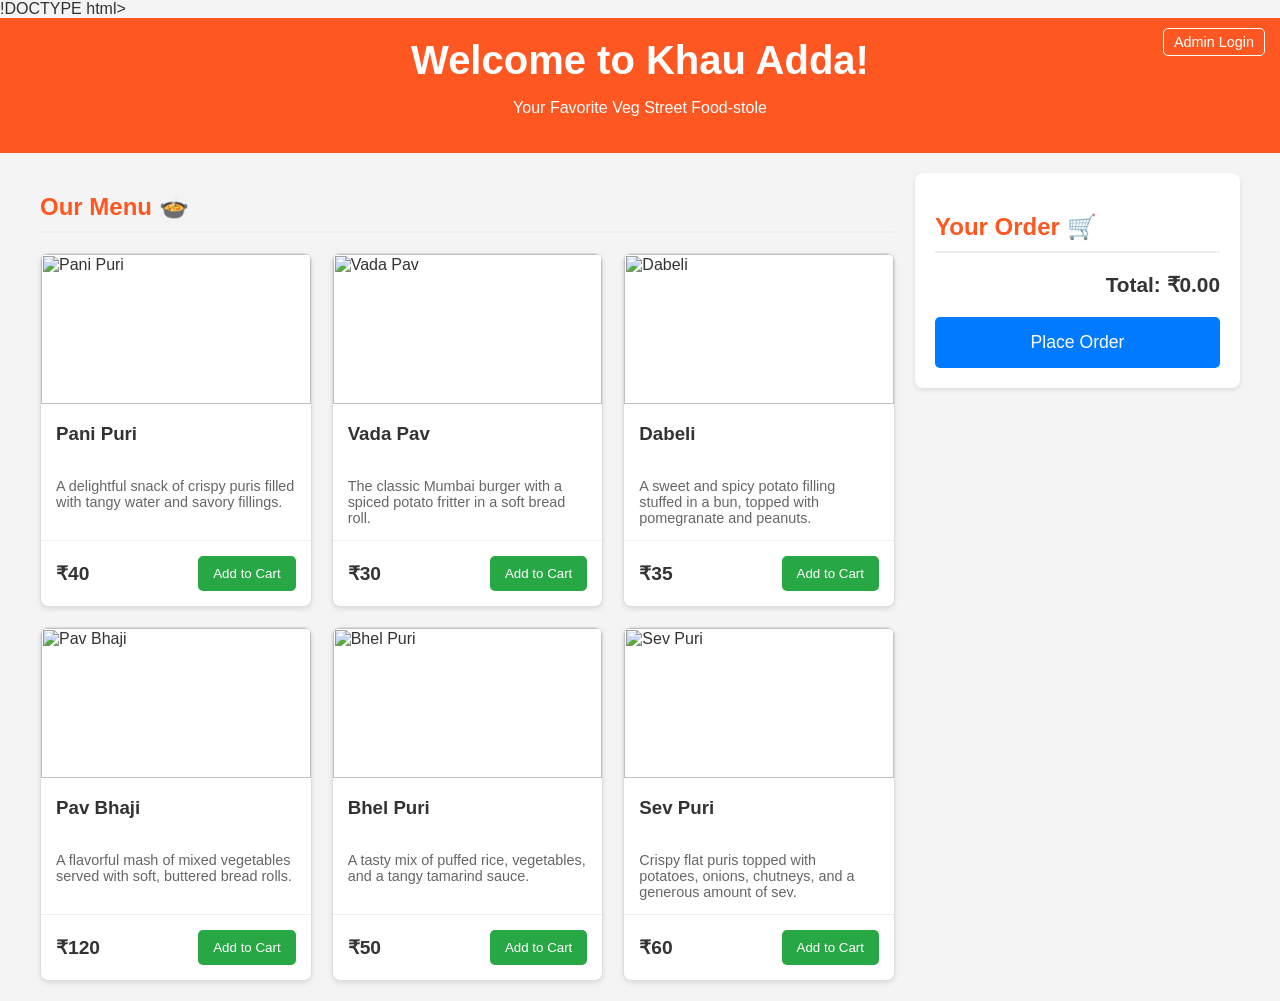
==== index.html @ 4f0af77f "Initial commit: add static site files" ====
!DOCTYPE html>
<html lang="en">
<head>
    <meta charset="UTF-8">
    <meta name="viewport" content="width=device-width, initial-scale=1.0">
    <title>Khau Adda - Order Online</title>
    <link rel="stylesheet" href="style.css">
</head>
<body>

    <header>
        <h1>Welcome to Khau Adda!</h1>
        <p>Your Favorite Veg Street Food-stole</p>
        <a href="admin.html" class="admin-link">Admin Login</a>
    </header>

    <main class="container">
        <section id="menu">
            <h2>Our Menu 🍲</h2>
            <div class="menu-items">
                <!-- Menu items remain the same -->
                 <div class="item" data-name="Pani Puri" data-price="40">
                    <img src="https://i0.wp.com/milkandcardamom.com/wp-content/uploads/2023/08/Mulberry-Sweet-Rolls-1.png?fit=800%2C1132&ssl=1" alt="Pani Puri" onerror="this.onerror=null;this.src='https://placehold.co/600x400/FF5722/FFFFFF?text=Pani+Puri';">
                    <h3>Pani Puri</h3>
                    <p>A delightful snack of crispy puris filled with tangy water and savory fillings.</p>
                    <div class="item-footer">
                        <span class="price">₹40</span>
                        <button class="add-to-cart">Add to Cart</button>
                    </div>
                </div>
                <div class="item" data-name="Vada Pav" data-price="30">
                    <img src="https://images.pexels.com/photos/17433337/pexels-photo-17433337.jpeg?cs=srgb&dl=pexels-aditya-mara-425995080-17433337.jpg&fm=jpg" alt="Vada Pav" onerror="this.onerror=null;this.src='https://placehold.co/600x400/FF5722/FFFFFF?text=Vada+Pav';">
                    <h3>Vada Pav</h3>
                    <p>The classic Mumbai burger with a spiced potato fritter in a soft bread roll.</p>
                    <div class="item-footer">
                        <span class="price">₹30</span>
                        <button class="add-to-cart">Add to Cart</button>
                    </div>
                </div>
                <div class="item" data-name="Dabeli" data-price="35">
                    <img src="https://ministryofcurry.com/wp-content/uploads/2024/05/dabeli-10.jpg" alt="Dabeli" onerror="this.onerror=null;this.src='https://placehold.co/600x400/FF5722/FFFFFF?text=Dabeli';">
                    <h3>Dabeli</h3>
                    <p>A sweet and spicy potato filling stuffed in a bun, topped with pomegranate and peanuts.</p>
                    <div class="item-footer">
                        <span class="price">₹35</span>
                        <button class="add-to-cart">Add to Cart</button>
                    </div>
                </div>
                <div class="item" data-name="Pav Bhaji" data-price="120">
                    <img src="https://i.pinimg.com/736x/33/9b/b9/339bb9d3758a6078c7f8a7db996b0854.jpg" alt="Pav Bhaji" onerror="this.onerror=null;this.src='https://placehold.co/600x400/FF5722/FFFFFF?text=Pav+Bhaji';">
                    <h3>Pav Bhaji</h3>
                    <p>A flavorful mash of mixed vegetables served with soft, buttered bread rolls.</p>
                    <div class="item-footer">
                        <span class="price">₹120</span>
                        <button class="add-to-cart">Add to Cart</button>
                    </div>
                </div>
                <div class="item" data-name="Bhel Puri" data-price="50">
                    <img src="https://i0.wp.com/binjalsvegkitchen.com/wp-content/uploads/2019/04/Bombay-Chowpatty-Style-Bhel-Puri-H1.jpg?fit=600%2C900&ssl=1" alt="Bhel Puri" onerror="this.onerror=null;this.src='https://placehold.co/600x400/FF5722/FFFFFF?text=Bhel+Puri';">
                    <h3>Bhel Puri</h3>
                    <p>A tasty mix of puffed rice, vegetables, and a tangy tamarind sauce.</p>
                    <div class="item-footer">
                        <span class="price">₹50</span>
                        <button class="add-to-cart">Add to Cart</button>
                    </div>
                </div>
                <div class="item" data-name="Sev Puri" data-price="60">
                    <img src="https://i0.wp.com/sinfully-desilicious.com/wp-content/uploads/2020/09/8f.jpg?resize=525%2C528&ssl=1" alt="Sev Puri" onerror="this.onerror=null;this.src='https://placehold.co/600x400/FF5722/FFFFFF?text=Sev+Puri';">
                    <h3>Sev Puri</h3>
                    <p>Crispy flat puris topped with potatoes, onions, chutneys, and a generous amount of sev.</p>
                    <div class="item-footer">
                        <span class="price">₹60</span>
                        <button class="add-to-cart">Add to Cart</button>
                    </div>
                </div>
                
            </div>
        </section>

        <aside id="cart">
            <h2>Your Order 🛒</h2>
            <ul id="cart-items">
                <li class="cart-empty-msg">Your cart is empty.</li>
            </ul>
            <div class="cart-total">
                <strong>Total: ₹<span id="cart-total-price">0.00</span></strong>
            </div>
            <button id="place-order-btn">Place Order</button>
        </aside>
    </main>

    <div id="address-modal" class="modal">
        <div class="modal-content">
            <span class="close-btn">&times;</span>
            <h2>Enter Your Delivery Details</h2>
            <form id="address-form">
                <label for="name">Full Name:</label>
                <input type="text" id="name" name="name" required>
                <label for="mobile">Mobile Number:</label>
                <input type="tel" id="mobile" name="mobile" required pattern="[0-9]{10}" title="Enter a valid 10-digit mobile number">
                <label for="address">Address:</label>
                <textarea id="address" name="address" rows="3" required></textarea>
                <label for="city">City:</label>
                <input type="text" id="city" name="city" required>
                <label for="state">State:</label>
                <input type="text" id="state" name="state" required>
                <label for="pincode">Pincode:</label>
                <input type="text" id="pincode" name="pincode" required pattern="[0-9]{6}" title="Enter a valid 6-digit pincode">
                <button type="submit" id="confirm-order-btn">Confirm Order</button>
            </form>
        </div>
    </div>

    <div id="order-status-modal" class="modal">
        <div class="modal-content" id="order-status-content">
            <h2>Order Status</h2>
            <div id="order-status-details">
                <!-- Order status will be injected here -->
            </div>
            <button id="close-status-btn">Close</button>
        </div>
    </div>

    <script src="script.js"></script>
</body>
</html>
---- style.css ----
/* General Styling */
body {
    font-family: Arial, sans-serif;
    margin: 0;
    background-color: #f4f4f4;
    color: #333;
}

.container {
    display: flex;
    flex-wrap: wrap;
    max-width: 1200px;
    margin: 20px auto;
    padding: 0 15px;
    gap: 20px;
}

/* Header Styling */
header {
    background-color: #ff5722; /* A vibrant food color */
    color: white;
    text-align: center;
    padding: 20px;
    position: relative;
}

header h1 {
    margin: 0;
    font-size: 2.5em;
}

.admin-link {
    position: absolute;
    top: 10px;
    right: 15px;
    color: white;
    text-decoration: none;
    font-size: 0.9em;
    padding: 5px 10px;
    border: 1px solid white;
    border-radius: 5px;
    transition: background-color 0.2s;
}

.admin-link:hover {
    background-color: rgba(255,255,255,0.2);
}

/* Menu Section Styling */
#menu {
    flex: 3;
    min-width: 300px;
}

#menu h2, #cart h2 {
    color: #ff5722;
    border-bottom: 2px solid #eee;
    padding-bottom: 10px;
}

.menu-items {
    display: grid;
    grid-template-columns: repeat(auto-fit, minmax(250px, 1fr));
    gap: 20px;
}

.item {
    background-color: white;
    border: 1px solid #ddd;
    border-radius: 8px;
    box-shadow: 0 2px 5px rgba(0,0,0,0.1);
    display: flex;
    flex-direction: column;
    overflow: hidden;
    transition: transform 0.2s;
}

.item:hover {
    transform: scale(1.03);
}

.item img {
    width: 100%;
    height: 150px;
    object-fit: cover;
}

.item h3, .item p {
    padding: 0 15px;
}

.item p {
    font-size: 0.9em;
    color: #666;
    flex-grow: 1;
}

.item-footer {
    display: flex;
    justify-content: space-between;
    align-items: center;
    padding: 15px;
    border-top: 1px solid #eee;
}

.price {
    font-weight: bold;
    font-size: 1.2em;
    color: #333;
}

.add-to-cart {
    background-color: #28a745;
    color: white;
    border: none;
    padding: 10px 15px;
    border-radius: 5px;
    cursor: pointer;
    transition: background-color 0.2s;
}

.add-to-cart:hover {
    background-color: #218838;
}

/* Cart Section Styling */
#cart {
    flex: 1;
    background-color: white;
    padding: 20px;
    border-radius: 8px;
    box-shadow: 0 2px 5px rgba(0,0,0,0.1);
    align-self: flex-start;
    min-width: 280px;
}

#cart-items {
    list-style: none;
    padding: 0;
    margin: 0;
}

#cart-items li {
    display: flex;
    justify-content: space-between;
    padding: 10px 0;
    border-bottom: 1px solid #eee;
}

.cart-empty-msg {
    color: #888;
    text-align: center;
    padding: 20px 0 !important;
    border-bottom: none !important;
}

.cart-total {
    margin-top: 20px;
    font-size: 1.3em;
    text-align: right;
}

#place-order-btn {
    width: 100%;
    background-color: #007bff;
    color: white;
    border: none;
    padding: 15px;
    border-radius: 5px;
    cursor: pointer;
    font-size: 1.1em;
    margin-top: 20px;
}

/* Modal Styling */
.modal {
    display: none;
    position: fixed;
    z-index: 1000;
    left: 0;
    top: 0;
    width: 100%;
    height: 100%;
    overflow: auto;
    background-color: rgba(0,0,0,0.6);
}

.modal-content {
    background-color: #fefefe;
    margin: 10% auto;
    padding: 25px;
    border: 1px solid #888;
    width: 90%;
    max-width: 500px;
    border-radius: 8px;
    position: relative;
    box-shadow: 0 5px 15px rgba(0,0,0,0.3);
}

.close-btn {
    color: #aaa;
    float: right;
    font-size: 28px;
    font-weight: bold;
    line-height: 1;
    cursor: pointer;
}

/* Form Styling */
#address-form label {
    display: block;
    margin-top: 15px;
    font-weight: bold;
}

#address-form input,
#address-form textarea {
    width: 95%;
    padding: 12px;
    margin-top: 5px;
    border-radius: 5px;
    border: 1px solid #ccc;
    font-size: 1em;
}

#confirm-order-btn {
    width: 100%;
    background-color: #28a745;
    color: white;
    padding: 15px;
    margin-top: 25px;
    border: none;
    border-radius: 5px;
    cursor: pointer;
}

/* Order Status / Receipt Styling */
#order-status-content h2, #order-status-content h3 {
    text-align: center;
    color: #ff5722;
}
#order-status-details ul {
    list-style: none;
    padding: 0;
}
#order-status-details li {
    display: flex;
    justify-content: space-between;
    padding: 8px 0;
    border-bottom: 1px dashed #ccc;
}
.total-display {
    text-align:right; 
    font-size: 1.2em; 
    margin-top: 15px;
}
.status-note {
    text-align:center; 
    font-size: 0.9em; 
    color: #888;
}
#close-status-btn {
    width: 100%;
    background-color: #007bff;
    color: white;
    border: none;
    padding: 12px;
    border-radius: 5px;
    cursor: pointer;
    font-size: 1em;
    margin-top: 20px;
}

/* --- ADMIN PAGE STYLES --- */
.admin-container {
    width: 100%;
    background: #fff;
    padding: 20px;
    border-radius: 8px;
    box-shadow: 0 2px 5px rgba(0,0,0,0.1);
}

#login-form {
    max-width: 400px;
    margin: auto;
}
#login-form label {
    display: block;
    margin-bottom: 5px;
}
#login-form input {
    width: 100%;
    padding: 10px;
    margin-bottom: 15px;
    border-radius: 5px;
    border: 1px solid #ccc;
    box-sizing: border-box;
}
#login-form button {
    width: 100%;
    padding: 12px;
    background: #007bff;
    color: white;
    border: none;
    border-radius: 5px;
    cursor: pointer;
}
.error-msg {
    color: #dc3545;
    margin-top: 10px;
    text-align: center;
}

#orders-table {
    width: 100%;
    border-collapse: collapse;
    margin-top: 20px;
}
#orders-table th, #orders-table td {
    border: 1px solid #ddd;
    padding: 12px;
    text-align: left;
    vertical-align: top;
}
#orders-table th {
    background-color: #f2f2f2;
    color: #333;
}
#orders-table td {
    font-size: 0.9em;
}

/* Status Pill Styles */
.status {
    padding: 5px 10px;
    border-radius: 12px;
    color: white;
    font-weight: bold;
    font-size: 0.85em;
    text-transform: uppercase;
}
.status-pending { background-color: #ffc107; color: #333; }
.status-confirmed { background-color: #28a745; }
.status-declined { background-color: #dc3545; }

.action-buttons button {
    border: none;
    padding: 8px 12px;
    border-radius: 5px;
    color: white;
    cursor: pointer;
    margin-right: 5px;
}
.confirm-btn { background-color: #28a745; }
.decline-btn { background-color: #dc3545; }
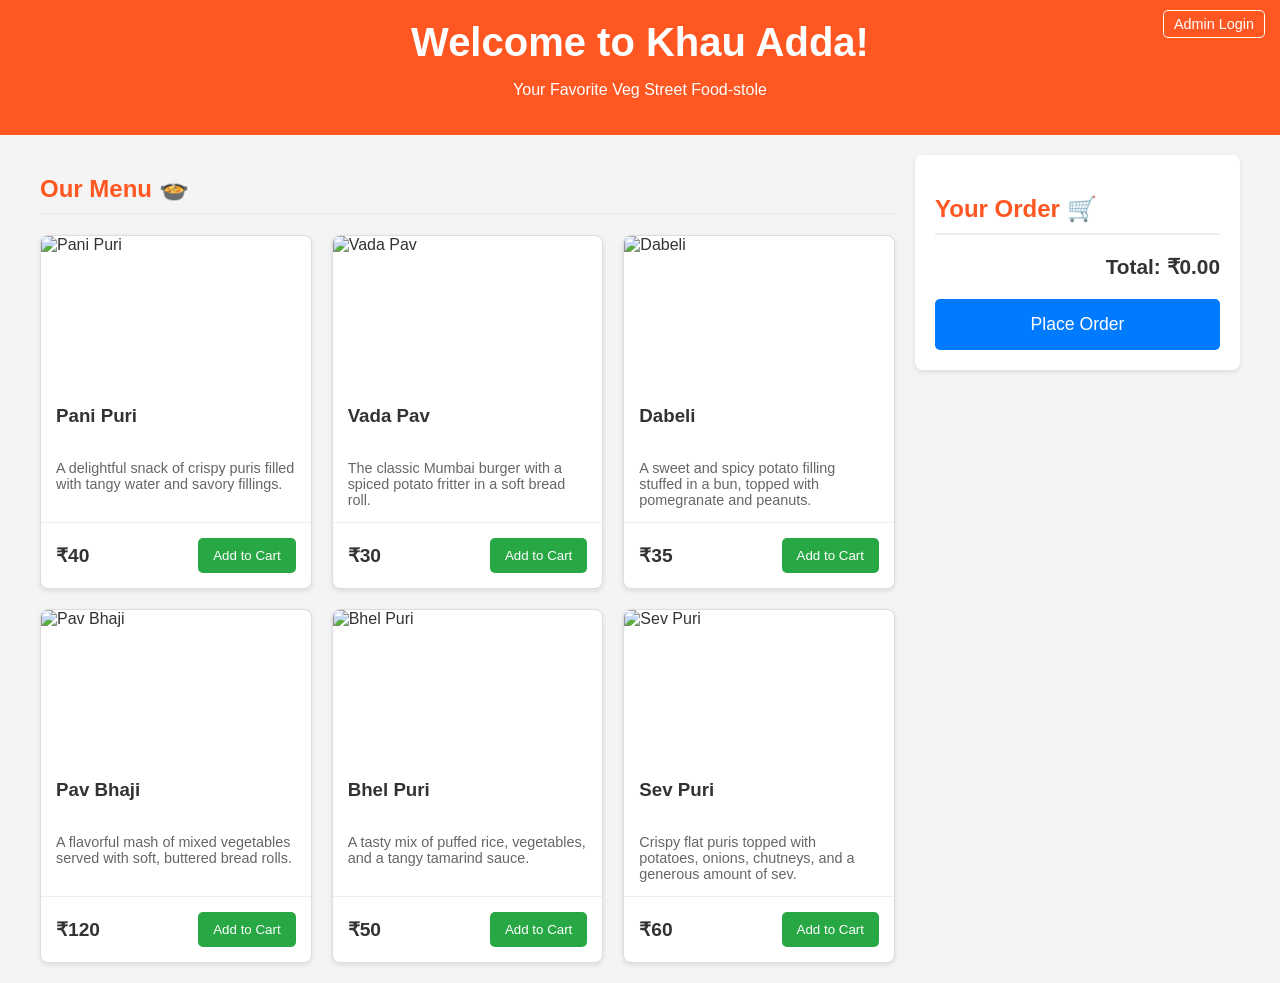
==== commit 9ba1d77b: "Update index.html" ====
--- a/index.html
+++ b/index.html
@@ -1,4 +1,4 @@
-!DOCTYPE html>
+<!DOCTYPE html>
 <html lang="en">
 <head>
     <meta charset="UTF-8">
